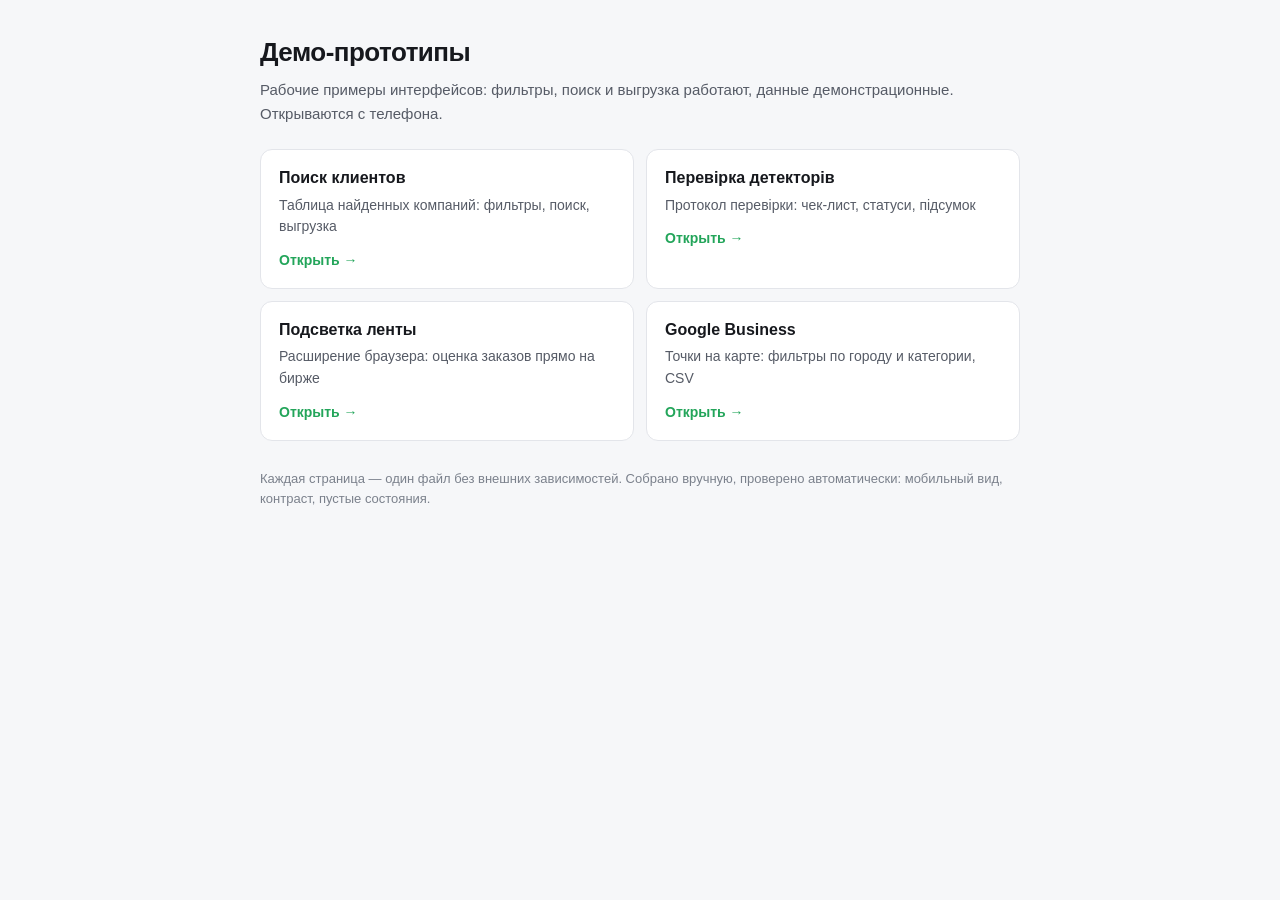
==== index.html @ e5b03d9f "Add files via upload" ====
<!doctype html>
<html lang="ru">
<head>
<meta charset="utf-8" />
<meta name="viewport" content="width=device-width, initial-scale=1" />
<title>Демо-прототипы</title>
<style>
  :root { color-scheme: light; }
  * { box-sizing: border-box; }
  body { margin: 0; padding: 32px 20px 48px; font: 16px/1.55 -apple-system,
         "Segoe UI", Roboto, Arial, sans-serif; color: #16181d; background: #f6f7f9; }
  .wrap { max-width: 760px; margin: 0 auto; }
  h1 { margin: 0 0 6px; font-size: 26px; letter-spacing: -0.02em; }
  .lead { margin: 0 0 24px; color: #565b66; font-size: 15px; }
  .grid { display: grid; gap: 12px; grid-template-columns: 1fr; }
  @media (min-width: 620px) { .grid { grid-template-columns: 1fr 1fr; } }
  .card { display: flex; flex-direction: column; gap: 4px; padding: 16px 18px;
          background: #fff; border: 1px solid #e3e5ea; border-radius: 12px;
          text-decoration: none; color: inherit; transition: border-color .15s, transform .15s; }
  .card:hover, .card:focus-visible { border-color: #23a55a; transform: translateY(-1px); }
  .card-title { font-weight: 650; font-size: 16px; }
  .card-line { color: #565b66; font-size: 14px; }
  .card-go { margin-top: 8px; color: #23a55a; font-size: 14px; font-weight: 600; }
  .empty { color: #565b66; }
  footer { margin-top: 28px; color: #7b818c; font-size: 13px; }
</style>
</head>
<body>
  <div class="wrap">
    <h1>Демо-прототипы</h1>
    <p class="lead">Рабочие примеры интерфейсов: фильтры, поиск и выгрузка работают,
    данные демонстрационные. Открываются с телефона.</p>
    <div class="grid">
    <a class="card" href="./ai-agent/">
      <span class="card-title">Поиск клиентов</span>
      <span class="card-line">Таблица найденных компаний: фильтры, поиск, выгрузка</span>
      <span class="card-go">Открыть →</span>
    </a>
    <a class="card" href="./camera-detectors/">
      <span class="card-title">Перевірка детекторів</span>
      <span class="card-line">Протокол перевірки: чек-лист, статуси, підсумок</span>
      <span class="card-go">Открыть →</span>
    </a>
    <a class="card" href="./extension/">
      <span class="card-title">Подсветка ленты</span>
      <span class="card-line">Расширение браузера: оценка заказов прямо на бирже</span>
      <span class="card-go">Открыть →</span>
    </a>
    <a class="card" href="./gmb-parsing/">
      <span class="card-title">Google Business</span>
      <span class="card-line">Точки на карте: фильтры по городу и категории, CSV</span>
      <span class="card-go">Открыть →</span>
    </a>
    </div>
    <footer>Каждая страница — один файл без внешних зависимостей. Собрано вручную,
    проверено автоматически: мобильный вид, контраст, пустые состояния.</footer>
  </div>
</body>
</html>
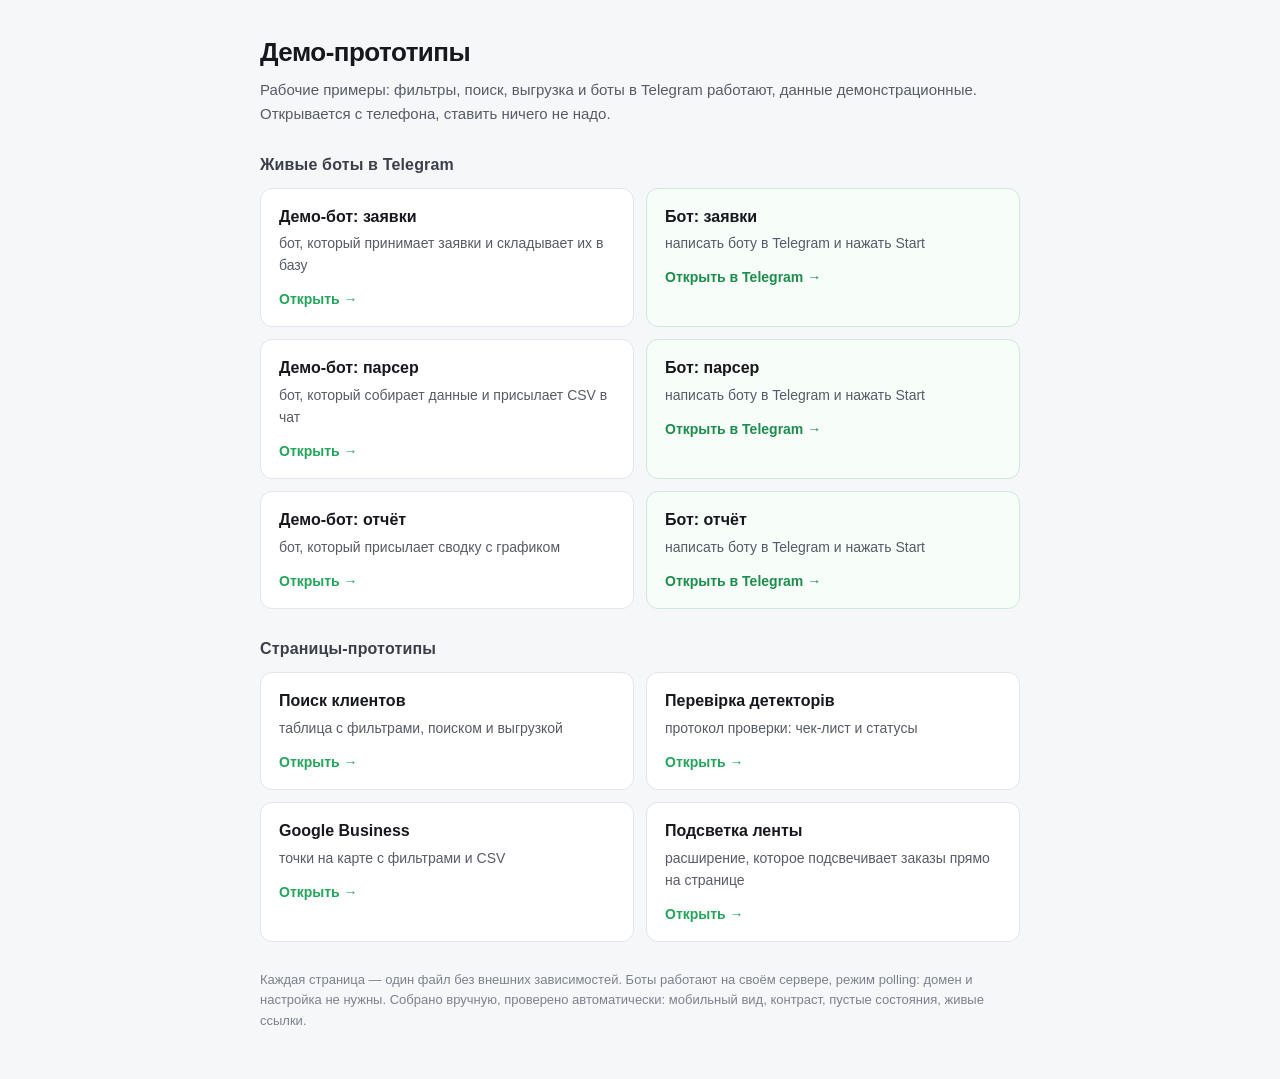
==== commit 56c18e2d: "Add files via upload" ====
--- a/index.html
+++ b/index.html
@@ -12,6 +12,7 @@
   .wrap { max-width: 760px; margin: 0 auto; }
   h1 { margin: 0 0 6px; font-size: 26px; letter-spacing: -0.02em; }
   .lead { margin: 0 0 24px; color: #565b66; font-size: 15px; }
+  h2 { margin: 28px 0 10px; font-size: 16px; letter-spacing: 0.01em; color: #3a3f49; }
   .grid { display: grid; gap: 12px; grid-template-columns: 1fr; }
   @media (min-width: 620px) { .grid { grid-template-columns: 1fr 1fr; } }
   .card { display: flex; flex-direction: column; gap: 4px; padding: 16px 18px;
@@ -21,39 +22,75 @@
   .card-title { font-weight: 650; font-size: 16px; }
   .card-line { color: #565b66; font-size: 14px; }
   .card-go { margin-top: 8px; color: #23a55a; font-size: 14px; font-weight: 600; }
-  .empty { color: #565b66; }
+  .card.tg { border-color: #cfe8db; background: #f7fdf9; }
+  .card.tg .card-go { color: #1d8c4c; }
   footer { margin-top: 28px; color: #7b818c; font-size: 13px; }
 </style>
 </head>
 <body>
   <div class="wrap">
     <h1>Демо-прототипы</h1>
-    <p class="lead">Рабочие примеры интерфейсов: фильтры, поиск и выгрузка работают,
-    данные демонстрационные. Открываются с телефона.</p>
+    <p class="lead">Рабочие примеры: фильтры, поиск, выгрузка и боты в Telegram работают,
+    данные демонстрационные. Открывается с телефона, ставить ничего не надо.</p>
+    <h2>Живые боты в Telegram</h2>
+    <div class="grid">
+    <a class="card" href="./bot-orders/">
+      <span class="card-title">Демо-бот: заявки</span>
+      <span class="card-line">бот, который принимает заявки и складывает их в базу</span>
+      <span class="card-go">Открыть →</span>
+    </a>
+    <a class="card tg" href="https://t.me/fh_orders_demo_bot">
+      <span class="card-title">Бот: заявки</span>
+      <span class="card-line">написать боту в Telegram и нажать Start</span>
+      <span class="card-go">Открыть в Telegram →</span>
+    </a>
+    <a class="card" href="./bot-parser/">
+      <span class="card-title">Демо-бот: парсер</span>
+      <span class="card-line">бот, который собирает данные и присылает CSV в чат</span>
+      <span class="card-go">Открыть →</span>
+    </a>
+    <a class="card tg" href="https://t.me/fh_parser_demo_bot">
+      <span class="card-title">Бот: парсер</span>
+      <span class="card-line">написать боту в Telegram и нажать Start</span>
+      <span class="card-go">Открыть в Telegram →</span>
+    </a>
+    <a class="card" href="./bot-report/">
+      <span class="card-title">Демо-бот: отчёт</span>
+      <span class="card-line">бот, который присылает сводку с графиком</span>
+      <span class="card-go">Открыть →</span>
+    </a>
+    <a class="card tg" href="https://t.me/fh_report_demo_bot">
+      <span class="card-title">Бот: отчёт</span>
+      <span class="card-line">написать боту в Telegram и нажать Start</span>
+      <span class="card-go">Открыть в Telegram →</span>
+    </a>
+    </div>
+    <h2>Страницы-прототипы</h2>
     <div class="grid">
     <a class="card" href="./ai-agent/">
       <span class="card-title">Поиск клиентов</span>
-      <span class="card-line">Таблица найденных компаний: фильтры, поиск, выгрузка</span>
+      <span class="card-line">таблица с фильтрами, поиском и выгрузкой</span>
       <span class="card-go">Открыть →</span>
     </a>
     <a class="card" href="./camera-detectors/">
       <span class="card-title">Перевірка детекторів</span>
-      <span class="card-line">Протокол перевірки: чек-лист, статуси, підсумок</span>
+      <span class="card-line">протокол проверки: чек-лист и статусы</span>
+      <span class="card-go">Открыть →</span>
+    </a>
+    <a class="card" href="./gmb-parsing/">
+      <span class="card-title">Google Business</span>
+      <span class="card-line">точки на карте с фильтрами и CSV</span>
       <span class="card-go">Открыть →</span>
     </a>
     <a class="card" href="./extension/">
       <span class="card-title">Подсветка ленты</span>
-      <span class="card-line">Расширение браузера: оценка заказов прямо на бирже</span>
-      <span class="card-go">Открыть →</span>
-    </a>
-    <a class="card" href="./gmb-parsing/">
-      <span class="card-title">Google Business</span>
-      <span class="card-line">Точки на карте: фильтры по городу и категории, CSV</span>
+      <span class="card-line">расширение, которое подсвечивает заказы прямо на странице</span>
       <span class="card-go">Открыть →</span>
     </a>
     </div>
-    <footer>Каждая страница — один файл без внешних зависимостей. Собрано вручную,
-    проверено автоматически: мобильный вид, контраст, пустые состояния.</footer>
+    <footer>Каждая страница — один файл без внешних зависимостей. Боты работают на своём
+    сервере, режим polling: домен и настройка не нужны. Собрано вручную, проверено
+    автоматически: мобильный вид, контраст, пустые состояния, живые ссылки.</footer>
   </div>
 </body>
 </html>
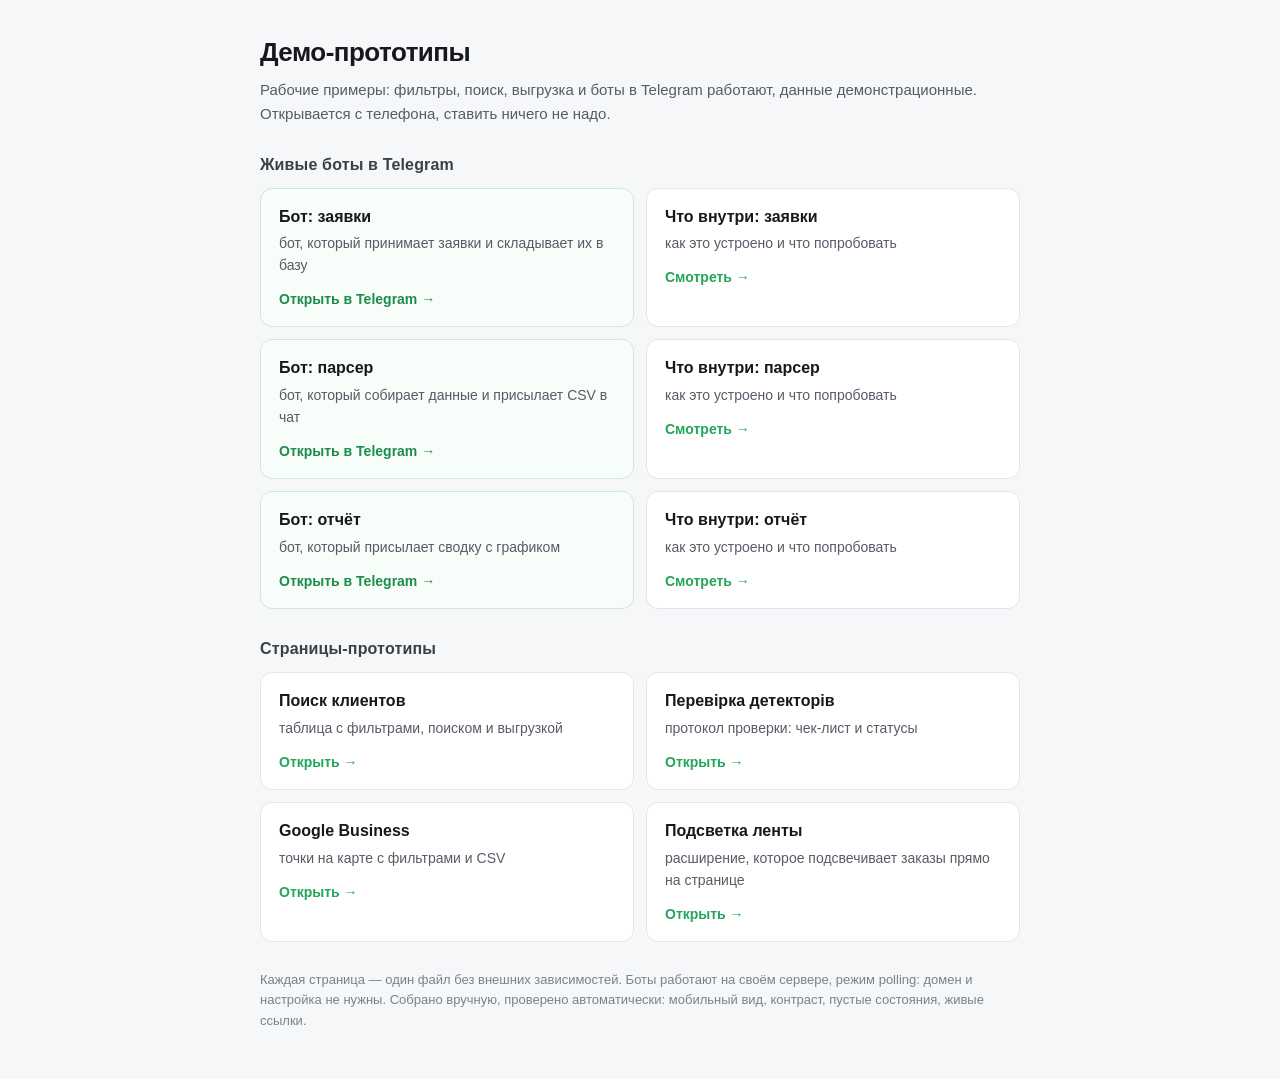
==== commit 79413d0b: "Add files via upload" ====
--- a/index.html
+++ b/index.html
@@ -34,35 +34,35 @@
     данные демонстрационные. Открывается с телефона, ставить ничего не надо.</p>
     <h2>Живые боты в Telegram</h2>
     <div class="grid">
-    <a class="card" href="./bot-orders/">
-      <span class="card-title">Демо-бот: заявки</span>
-      <span class="card-line">бот, который принимает заявки и складывает их в базу</span>
-      <span class="card-go">Открыть →</span>
-    </a>
     <a class="card tg" href="https://t.me/fh_orders_demo_bot">
       <span class="card-title">Бот: заявки</span>
-      <span class="card-line">написать боту в Telegram и нажать Start</span>
+      <span class="card-line">бот, который принимает заявки и складывает их в базу</span>
+      <span class="card-go">Открыть в Telegram →</span>
+    </a>
+    <a class="card" href="./bot-orders/">
+      <span class="card-title">Что внутри: заявки</span>
+      <span class="card-line">как это устроено и что попробовать</span>
+      <span class="card-go">Смотреть →</span>
+    </a>
+    <a class="card tg" href="https://t.me/fh_parser_demo_bot">
+      <span class="card-title">Бот: парсер</span>
+      <span class="card-line">бот, который собирает данные и присылает CSV в чат</span>
       <span class="card-go">Открыть в Telegram →</span>
     </a>
     <a class="card" href="./bot-parser/">
-      <span class="card-title">Демо-бот: парсер</span>
-      <span class="card-line">бот, который собирает данные и присылает CSV в чат</span>
-      <span class="card-go">Открыть →</span>
+      <span class="card-title">Что внутри: парсер</span>
+      <span class="card-line">как это устроено и что попробовать</span>
+      <span class="card-go">Смотреть →</span>
     </a>
-    <a class="card tg" href="https://t.me/fh_parser_demo_bot">
-      <span class="card-title">Бот: парсер</span>
-      <span class="card-line">написать боту в Telegram и нажать Start</span>
+    <a class="card tg" href="https://t.me/fh_report_demo_bot">
+      <span class="card-title">Бот: отчёт</span>
+      <span class="card-line">бот, который присылает сводку с графиком</span>
       <span class="card-go">Открыть в Telegram →</span>
     </a>
     <a class="card" href="./bot-report/">
-      <span class="card-title">Демо-бот: отчёт</span>
-      <span class="card-line">бот, который присылает сводку с графиком</span>
-      <span class="card-go">Открыть →</span>
-    </a>
-    <a class="card tg" href="https://t.me/fh_report_demo_bot">
-      <span class="card-title">Бот: отчёт</span>
-      <span class="card-line">написать боту в Telegram и нажать Start</span>
-      <span class="card-go">Открыть в Telegram →</span>
+      <span class="card-title">Что внутри: отчёт</span>
+      <span class="card-line">как это устроено и что попробовать</span>
+      <span class="card-go">Смотреть →</span>
     </a>
     </div>
     <h2>Страницы-прототипы</h2>
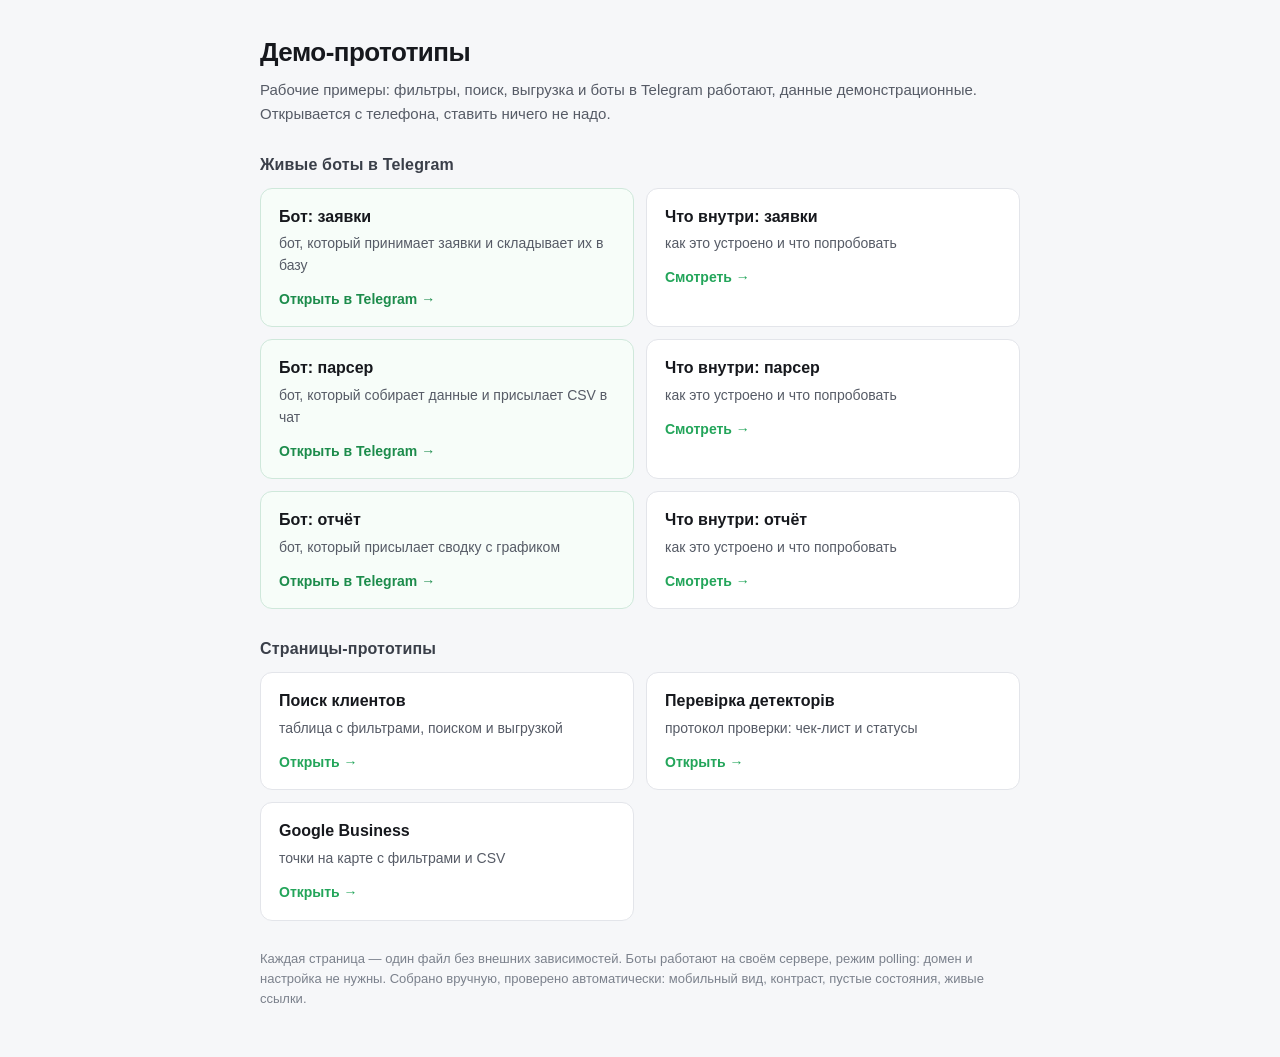
==== commit 6c70113a: "Update demos and add portfolio showcase" ====
--- a/index.html
+++ b/index.html
@@ -82,11 +82,6 @@
       <span class="card-line">точки на карте с фильтрами и CSV</span>
       <span class="card-go">Открыть →</span>
     </a>
-    <a class="card" href="./extension/">
-      <span class="card-title">Подсветка ленты</span>
-      <span class="card-line">расширение, которое подсвечивает заказы прямо на странице</span>
-      <span class="card-go">Открыть →</span>
-    </a>
     </div>
     <footer>Каждая страница — один файл без внешних зависимостей. Боты работают на своём
     сервере, режим polling: домен и настройка не нужны. Собрано вручную, проверено
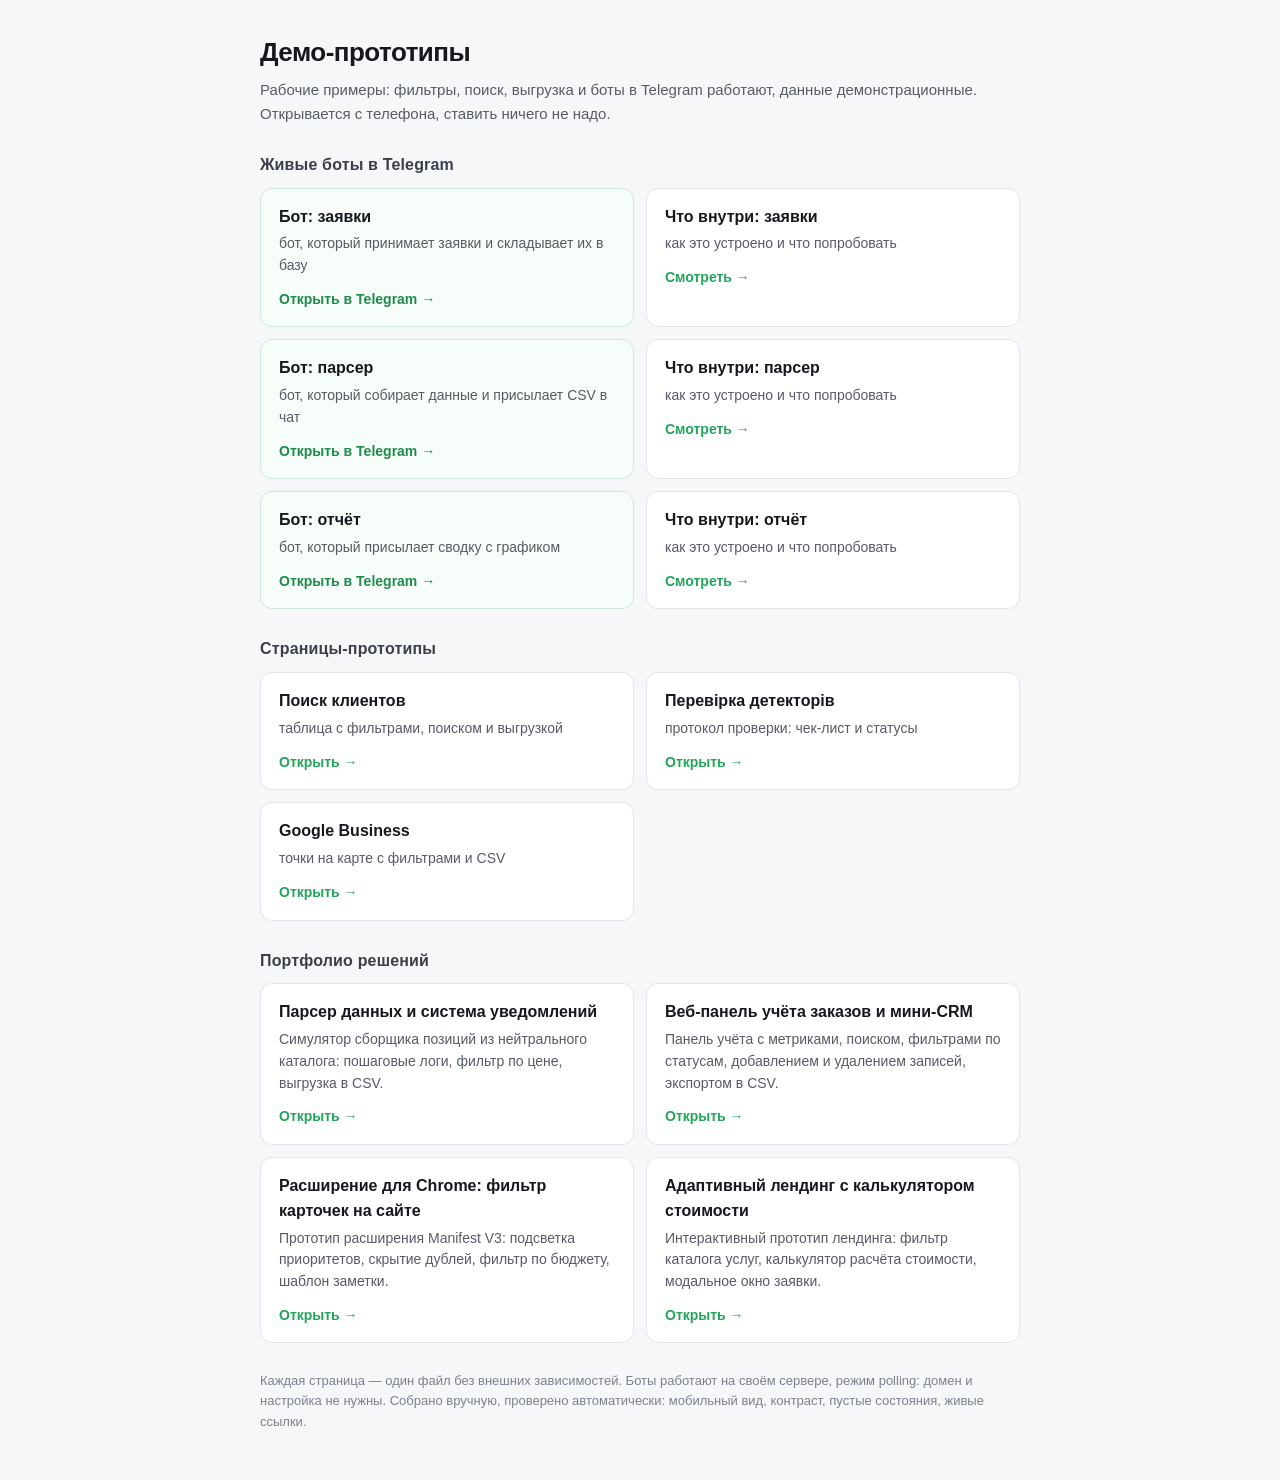
==== commit 75d85bc7: "Link portfolio demos on main page" ====
--- a/index.html
+++ b/index.html
@@ -83,6 +83,29 @@
       <span class="card-go">Открыть →</span>
     </a>
     </div>
+    <h2>Портфолио решений</h2>
+    <div class="grid">
+    <a class="card" href="./portfolio/parser/">
+      <span class="card-title">Парсер данных и система уведомлений</span>
+      <span class="card-line">Симулятор сборщика позиций из нейтрального каталога: пошаговые логи, фильтр по цене, выгрузка в CSV.</span>
+      <span class="card-go">Открыть →</span>
+    </a>
+    <a class="card" href="./portfolio/crm/">
+      <span class="card-title">Веб-панель учёта заказов и мини-CRM</span>
+      <span class="card-line">Панель учёта с метриками, поиском, фильтрами по статусам, добавлением и удалением записей, экспортом в CSV.</span>
+      <span class="card-go">Открыть →</span>
+    </a>
+    <a class="card" href="./portfolio/extension/">
+      <span class="card-title">Расширение для Chrome: фильтр карточек на сайте</span>
+      <span class="card-line">Прототип расширения Manifest V3: подсветка приоритетов, скрытие дублей, фильтр по бюджету, шаблон заметки.</span>
+      <span class="card-go">Открыть →</span>
+    </a>
+    <a class="card" href="./portfolio/landing/">
+      <span class="card-title">Адаптивный лендинг с калькулятором стоимости</span>
+      <span class="card-line">Интерактивный прототип лендинга: фильтр каталога услуг, калькулятор расчёта стоимости, модальное окно заявки.</span>
+      <span class="card-go">Открыть →</span>
+    </a>
+    </div>
     <footer>Каждая страница — один файл без внешних зависимостей. Боты работают на своём
     сервере, режим polling: домен и настройка не нужны. Собрано вручную, проверено
     автоматически: мобильный вид, контраст, пустые состояния, живые ссылки.</footer>
